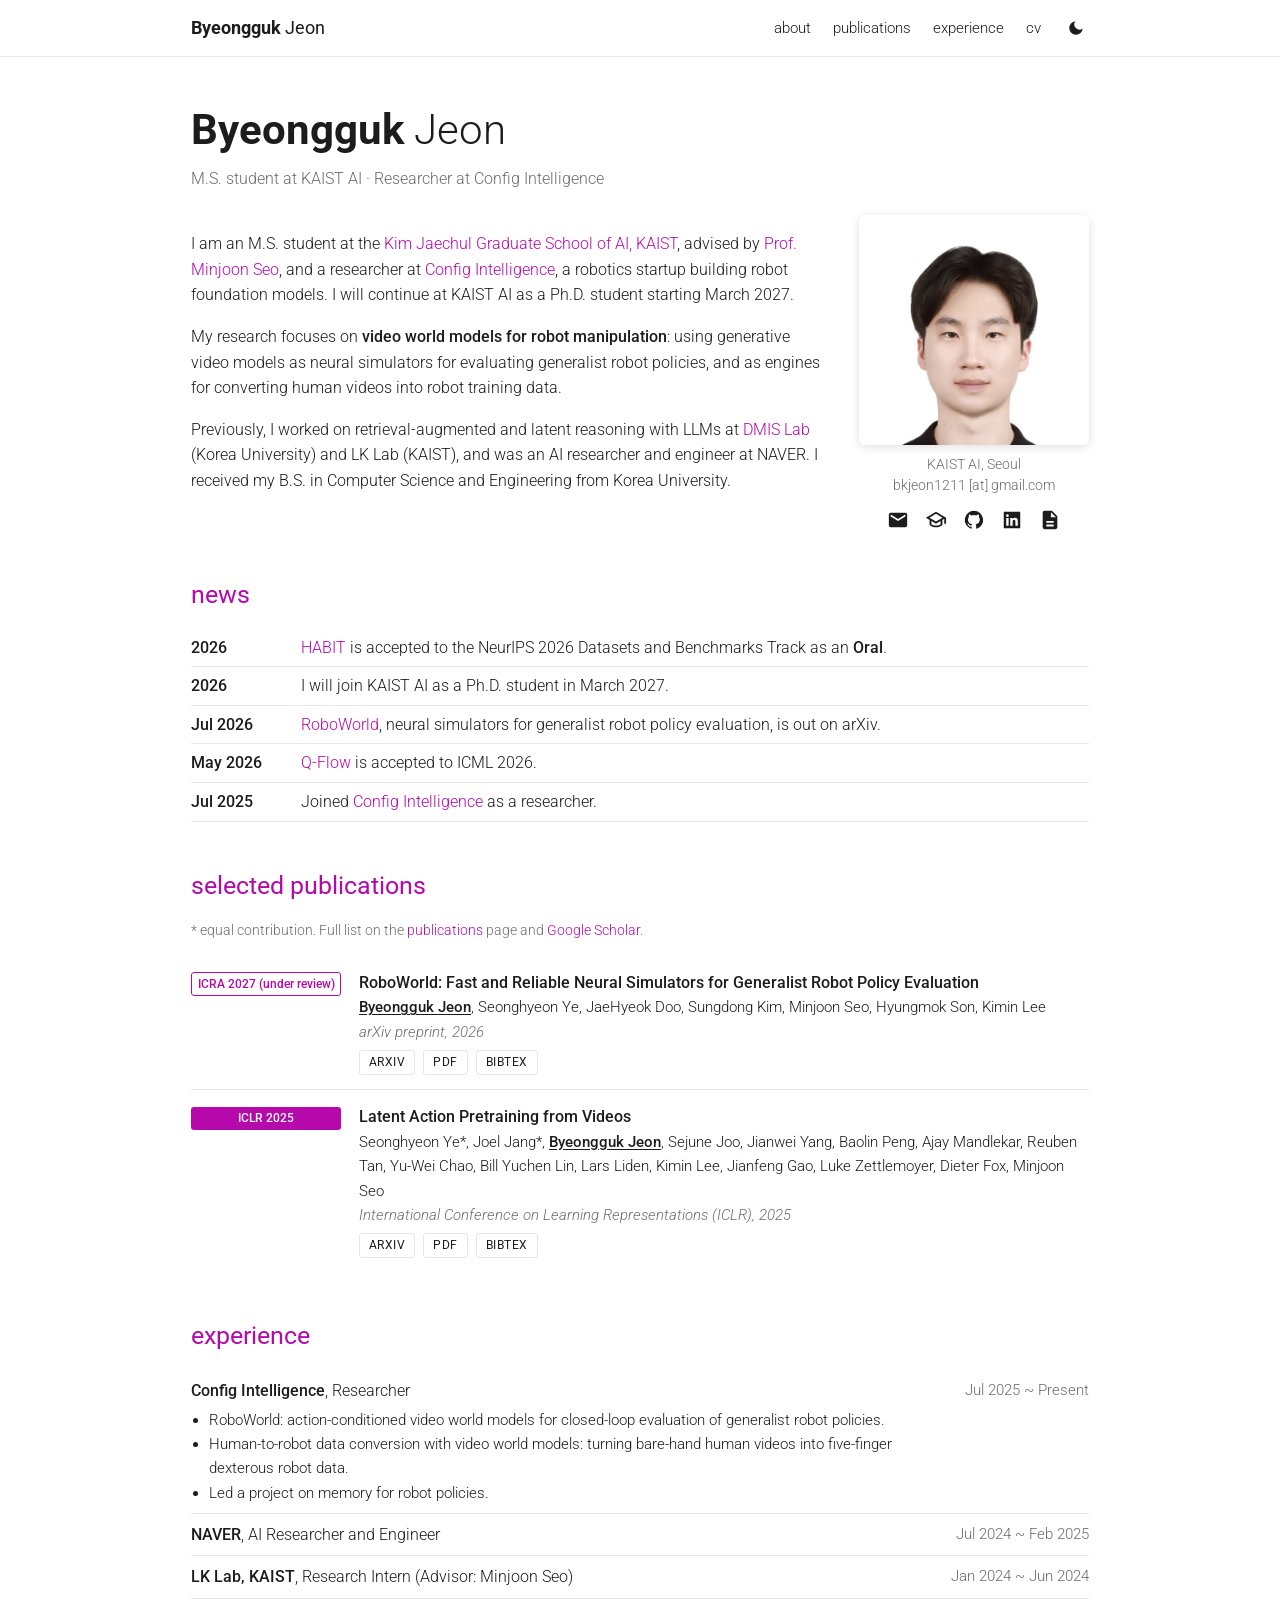
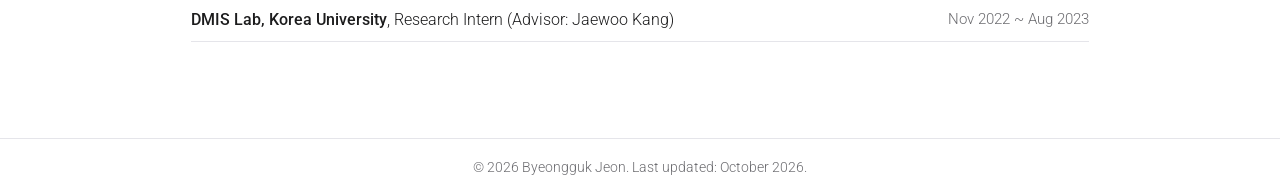
==== index.html @ 274ff157 "Initial commit: personal academic homepage Co-Authored-By: Claude Opus 4.8 (1M context) <noreply@ant" ====
<!doctype html>
<html lang="en">
<head>
<meta charset="utf-8">
<meta name="viewport" content="width=device-width, initial-scale=1">
<title>Byeongguk Jeon</title>
<meta name="description" content="Byeongguk Jeon. Video world models for robot manipulation. KAIST AI and Config Intelligence.">
<link rel="preconnect" href="https://fonts.googleapis.com">
<link rel="preconnect" href="https://fonts.gstatic.com" crossorigin>
<link href="https://fonts.googleapis.com/css2?family=Roboto:wght@300;400;500;700&family=Roboto+Slab:wght@300;400&display=swap" rel="stylesheet">
<link rel="stylesheet" href="style.css">
<script>
(function () {
  var t = null;
  try { t = localStorage.getItem("theme"); } catch (e) {}
  if (!t) t = window.matchMedia && window.matchMedia("(prefers-color-scheme: dark)").matches ? "dark" : "light";
  document.documentElement.setAttribute("data-theme", t);
})();
</script>
</head>
<body>

<nav>
  <div class="nav-inner">
    <a class="brand" href="#"><b>Byeongguk</b> Jeon</a>
    <div class="nav-links">
      <a href="index.html">about</a>
      <a href="publications.html">publications</a>
      <a href="#experience">experience</a>
      <a href="cv.pdf">cv</a>
      <button id="theme-toggle" aria-label="Toggle dark mode" title="Toggle dark mode">
        <svg id="icon-moon" width="18" height="18" viewBox="0 0 24 24" fill="currentColor"><path d="M21 12.8A9 9 0 1 1 11.2 3a7 7 0 0 0 9.8 9.8z"/></svg>
        <svg id="icon-sun" width="18" height="18" viewBox="0 0 24 24" fill="none" stroke="currentColor" stroke-width="2" stroke-linecap="round" style="display:none"><circle cx="12" cy="12" r="4.5"/><path d="M12 2v2M12 20v2M4.9 4.9l1.4 1.4M17.7 17.7l1.4 1.4M2 12h2M20 12h2M4.9 19.1l1.4-1.4M17.7 6.3l1.4-1.4"/></svg>
      </button>
    </div>
  </div>
</nav>

<main>
  <section id="about">
    <h1 class="page-title"><b>Byeongguk</b> Jeon</h1>
    <p class="subtitle">M.S. student at KAIST AI &middot; Researcher at Config Intelligence</p>

    <div class="about">
      <div class="about-text">
        <p>
          I am an M.S. student at the <a href="https://gsai.kaist.ac.kr/">Kim Jaechul Graduate School of AI, KAIST</a>, advised by
          <a href="https://seominjoon.github.io/">Prof. Minjoon Seo</a>, and a researcher at
          <a href="https://config.inc/">Config Intelligence</a>, a robotics startup building robot foundation models.
          I will continue at KAIST AI as a Ph.D. student starting March 2027.
        </p>
        <p>
          My research focuses on <b>video world models for robot manipulation</b>: using generative video models as neural simulators
          for evaluating generalist robot policies, and as engines for converting human videos into robot training data.
        </p>
        <p>
          Previously, I worked on retrieval-augmented and latent reasoning with LLMs at
          <a href="https://dmis.korea.ac.kr/">DMIS Lab</a> (Korea University) and LK Lab (KAIST), and was an AI researcher and engineer at NAVER.
          I received my B.S. in Computer Science and Engineering from Korea University.
        </p>
      </div>

      <div class="profile">
        <img class="photo" src="assets/profile.jpg" alt="Byeongguk Jeon"
             onerror="this.style.display='none'; this.nextElementSibling.style.display='flex';">
        <div class="photo-fallback">BJ</div>
        <div class="affil">KAIST AI, Seoul<br>bkjeon1211 [at] gmail.com</div>
        <div class="socials">
          <a href="mailto:bkjeon1211@gmail.com" title="Email" aria-label="Email">
            <svg viewBox="0 0 24 24"><path d="M20 4H4a2 2 0 0 0-2 2v12a2 2 0 0 0 2 2h16a2 2 0 0 0 2-2V6a2 2 0 0 0-2-2zm0 4.2-8 5-8-5V6l8 5 8-5v2.2z"/></svg>
          </a>
          <a href="https://scholar.google.com/citations?user=_Kw32VoAAAAJ" title="Google Scholar" aria-label="Google Scholar">
            <svg viewBox="0 0 24 24"><path d="M12 3 1 9.5l4 2.4V17c0 .3.1.5.3.7C6.8 19 9.3 20 12 20s5.2-1 6.7-2.3c.2-.2.3-.4.3-.7v-5.1l2-1.2V16h2V9.5L12 3zm0 2.3 7.2 4.2L12 13.7 4.8 9.5 12 5.3zM7 13.1l5 3 5-3v3.5c-1.2.9-3 1.4-5 1.4s-3.8-.5-5-1.4v-3.5z"/></svg>
          </a>
          <a href="https://github.com/byeongGuks" title="GitHub" aria-label="GitHub">
            <svg viewBox="0 0 24 24"><path d="M12 2a10 10 0 0 0-3.2 19.5c.5.1.7-.2.7-.5v-1.7c-2.8.6-3.4-1.3-3.4-1.3-.4-1.2-1.1-1.5-1.1-1.5-.9-.6.1-.6.1-.6 1 .1 1.5 1 1.5 1 .9 1.5 2.4 1.1 2.9.8.1-.7.4-1.1.6-1.3-2.2-.3-4.6-1.1-4.6-5 0-1.1.4-2 1-2.7-.1-.3-.4-1.3.1-2.7 0 0 .8-.3 2.8 1a9.6 9.6 0 0 1 5 0c1.9-1.3 2.8-1 2.8-1 .5 1.4.2 2.4.1 2.7.6.7 1 1.6 1 2.7 0 3.9-2.3 4.7-4.6 5 .4.3.7.9.7 1.9V21c0 .3.2.6.7.5A10 10 0 0 0 12 2z"/></svg>
          </a>
          <a href="https://www.linkedin.com/in/byeong-guk-jeon-4b62b627a/" title="LinkedIn" aria-label="LinkedIn">
            <svg viewBox="0 0 24 24"><path d="M20.4 3H3.6C3.3 3 3 3.3 3 3.6v16.8c0 .3.3.6.6.6h16.8c.3 0 .6-.3.6-.6V3.6c0-.3-.3-.6-.6-.6zM8.3 18.3H5.7V9.7h2.6v8.6zM7 8.6a1.5 1.5 0 1 1 0-3 1.5 1.5 0 0 1 0 3zm11.3 9.7h-2.6v-4.2c0-1 0-2.3-1.4-2.3s-1.6 1.1-1.6 2.2v4.3h-2.6V9.7h2.5v1.2c.4-.7 1.2-1.4 2.5-1.4 2.7 0 3.2 1.8 3.2 4.1v4.7z"/></svg>
          </a>
          <a href="cv.pdf" title="CV" aria-label="CV">
            <svg viewBox="0 0 24 24"><path d="M14 2H6a2 2 0 0 0-2 2v16a2 2 0 0 0 2 2h12a2 2 0 0 0 2-2V8l-6-6zm-1 7V3.5L18.5 9H13zM8 13h8v2H8v-2zm0 4h8v2H8v-2z"/></svg>
          </a>
        </div>
      </div>
    </div>

    <h2>news</h2>
    <table class="news">
      <tr><td class="date">2026</td><td><a href="https://neurips.cc/virtual/2026/oral/139829">HABIT</a> is accepted to the NeurIPS 2026 Datasets and Benchmarks Track as an <b>Oral</b>.</td></tr>
      <tr><td class="date">2026</td><td>I will join KAIST AI as a Ph.D. student in March 2027.</td></tr>
      <tr><td class="date">Jul 2026</td><td><a href="https://arxiv.org/abs/2607.01060">RoboWorld</a>, neural simulators for generalist robot policy evaluation, is out on arXiv.</td></tr>
      <tr><td class="date">May 2026</td><td><a href="https://arxiv.org/abs/2605.13435">Q-Flow</a> is accepted to ICML 2026.</td></tr>
      <tr><td class="date">Jul 2025</td><td>Joined <a href="https://config.inc/">Config Intelligence</a> as a researcher.</td></tr>
    </table>
  </section>

  <section id="publications">
    <h2>selected publications</h2>
    <p class="note">* equal contribution. Full list on the <a href="publications.html">publications</a> page and <a href="https://scholar.google.com/citations?user=_Kw32VoAAAAJ">Google Scholar</a>.</p>
    <ol class="pubs">
      <li class="pub">
        <div class="badge-col"><span class="badge alt">ICRA 2027 (under review)</span></div>
        <div class="body">
          <div class="title">RoboWorld: Fast and Reliable Neural Simulators for Generalist Robot Policy Evaluation</div>
          <div class="authors"><em>Byeongguk Jeon</em>, Seonghyeon Ye, JaeHyeok Doo, Sungdong Kim, Minjoon Seo, Hyungmok Son, Kimin Lee</div>
          <div class="venue">arXiv preprint, 2026</div>
          <div class="links">
            <a href="https://arxiv.org/abs/2607.01060">arXiv</a>
            <a href="https://arxiv.org/pdf/2607.01060">PDF</a>
            <button class="bib-btn">BibTeX</button>
          </div>
<pre class="bibtex">@article{jeon2026roboworld,
  title   = {RoboWorld: Fast and Reliable Neural Simulators for Generalist Robot Policy Evaluation},
  author  = {Jeon, Byeongguk and Ye, Seonghyeon and Doo, JaeHyeok and Kim, Sungdong and Seo, Minjoon and Son, Hyungmok and Lee, Kimin},
  journal = {arXiv preprint arXiv:2607.01060},
  year    = {2026}
}</pre>
        </div>
      </li>
      <li class="pub">
        <div class="badge-col"><span class="badge">ICLR 2025</span></div>
        <div class="body">
          <div class="title">Latent Action Pretraining from Videos</div>
          <div class="authors">Seonghyeon Ye*, Joel Jang*, <em>Byeongguk Jeon</em>, Sejune Joo, Jianwei Yang, Baolin Peng, Ajay Mandlekar, Reuben Tan, Yu-Wei Chao, Bill Yuchen Lin, Lars Liden, Kimin Lee, Jianfeng Gao, Luke Zettlemoyer, Dieter Fox, Minjoon Seo</div>
          <div class="venue">International Conference on Learning Representations (ICLR), 2025</div>
          <div class="links">
            <a href="https://arxiv.org/abs/2410.11758">arXiv</a>
            <a href="https://arxiv.org/pdf/2410.11758">PDF</a>
            <button class="bib-btn">BibTeX</button>
          </div>
<pre class="bibtex">@inproceedings{ye2025lapa,
  title     = {Latent Action Pretraining from Videos},
  author    = {Ye, Seonghyeon and Jang, Joel and Jeon, Byeongguk and Joo, Sejune and Yang, Jianwei and Peng, Baolin and Mandlekar, Ajay and Tan, Reuben and Chao, Yu-Wei and Lin, Bill Yuchen and Liden, Lars and Lee, Kimin and Gao, Jianfeng and Zettlemoyer, Luke and Fox, Dieter and Seo, Minjoon},
  booktitle = {International Conference on Learning Representations (ICLR)},
  year      = {2025}
}</pre>
        </div>
      </li>
    </ol>
  </section>

  <section id="experience">
    <h2>experience</h2>
    <div class="exp">
      <div>
        <b>Config Intelligence</b>, Researcher
        <ul>
          <li>RoboWorld: action-conditioned video world models for closed-loop evaluation of generalist robot policies.</li>
          <li>Human-to-robot data conversion with video world models: turning bare-hand human videos into five-finger dexterous robot data.</li>
          <li>Led a project on memory for robot policies.</li>
        </ul>
      </div>
      <div class="when">Jul 2025 ~ Present</div>
    </div>
    <div class="exp"><div><b>NAVER</b>, AI Researcher and Engineer</div><div class="when">Jul 2024 ~ Feb 2025</div></div>
    <div class="exp"><div><b>LK Lab, KAIST</b>, Research Intern (Advisor: Minjoon Seo)</div><div class="when">Jan 2024 ~ Jun 2024</div></div>
    <div class="exp"><div><b>DMIS Lab, Korea University</b>, Research Intern (Advisor: Jaewoo Kang)</div><div class="when">Nov 2022 ~ Aug 2023</div></div>
  </section>
</main>

<footer>&copy; 2026 Byeongguk Jeon. Last updated: October 2026.</footer>

<script src="main.js"></script>
</body>
</html>
---- style.css ----
:root {
  --bg: #ffffff;
  --text: #1c1c1d;
  --muted: #6c6c70;
  --border: #e5e5ea;
  --accent: #b509ac;
  --badge-bg: #b509ac;
  --badge-text: #ffffff;
  --code-bg: #f6f6f8;
  --nav-bg: rgba(255,255,255,0.92);
}
:root[data-theme="dark"] {
  --bg: #1c1c1d;
  --text: #e8e8ea;
  --muted: #a1a1a6;
  --border: #38383c;
  --accent: #2698ba;
  --badge-bg: #2698ba;
  --badge-text: #ffffff;
  --code-bg: #2a2a2d;
  --nav-bg: rgba(28,28,29,0.92);
}
* { box-sizing: border-box; }
html { scroll-behavior: smooth; }
body {
  margin: 0; background: var(--bg); color: var(--text);
  font-family: "Roboto", -apple-system, "Helvetica Neue", Arial, sans-serif;
  font-weight: 300; font-size: 16px; line-height: 1.6;
  transition: background .2s, color .2s;
}
a { color: var(--accent); text-decoration: none; }
a:hover { text-decoration: underline; }
b, strong { font-weight: 500; }

/* nav */
nav {
  position: sticky; top: 0; z-index: 10; background: var(--nav-bg);
  backdrop-filter: blur(6px); border-bottom: 1px solid var(--border);
}
.nav-inner { max-width: 930px; margin: 0 auto; padding: 0 16px; height: 56px; display: flex; align-items: center; justify-content: space-between; }
.brand { color: var(--text); font-weight: 400; font-size: 1.1rem; }
.brand b { font-weight: 700; }
.nav-links { display: flex; gap: 22px; align-items: center; font-size: .95rem; }
.nav-links a { color: var(--text); }
.nav-links a:hover { color: var(--accent); text-decoration: none; }
#theme-toggle { background: none; border: none; cursor: pointer; color: var(--text); padding: 4px; display: flex; }
#theme-toggle:hover { color: var(--accent); }

main { max-width: 930px; margin: 0 auto; padding: 32px 16px 48px; }

/* about */
.page-title { font-weight: 300; font-size: 2.6rem; margin: 8px 0 2px; }
.page-title b { font-weight: 700; }
.subtitle { color: var(--muted); margin: 0 0 24px; }
.about { display: flex; gap: 32px; align-items: flex-start; }
.about-text { flex: 1; min-width: 0; }
.profile { width: 230px; flex-shrink: 0; text-align: center; }
.profile .photo {
  width: 230px; height: 230px; border-radius: 6px; object-fit: cover; display: block;
  box-shadow: 0 2px 10px rgba(0,0,0,.12);
}
.profile .photo-fallback {
  width: 230px; height: 230px; border-radius: 6px; display: none; align-items: center; justify-content: center;
  background: var(--code-bg); color: var(--muted); font-size: 3rem; font-weight: 300;
}
.profile .affil { margin-top: 10px; font-size: .9rem; color: var(--muted); line-height: 1.45; }
.socials { display: flex; gap: 16px; justify-content: center; margin-top: 12px; }
.socials a { color: var(--text); display: flex; }
.socials a:hover { color: var(--accent); }
.socials svg { width: 22px; height: 22px; fill: currentColor; }

h2 {
  font-weight: 400; font-size: 1.55rem; margin: 44px 0 14px;
  color: var(--accent);
}
h3.year { font-weight: 300; font-size: 1.25rem; color: var(--muted); margin: 26px 0 8px; text-align: right; border-bottom: 1px solid var(--border); padding-bottom: 2px; }

/* news */
table.news { width: 100%; border-collapse: collapse; }
table.news td { padding: 6px 0; vertical-align: top; border-bottom: 1px solid var(--border); }
table.news td.date { width: 110px; font-weight: 500; white-space: nowrap; padding-right: 16px; }

/* publications */
ol.pubs { list-style: none; padding: 0; margin: 0; }
.pub { display: flex; gap: 18px; padding: 14px 0; border-bottom: 1px solid var(--border); }
.pub:last-child { border-bottom: none; }
.pub .badge-col { width: 150px; flex-shrink: 0; }
.badge {
  display: inline-block; background: var(--badge-bg); color: var(--badge-text);
  font-size: .78rem; font-weight: 500; padding: 3px 0; border-radius: 3px;
  width: 100%; text-align: center; line-height: 1.3;
}
.badge.alt { background: transparent; color: var(--accent); border: 1px solid var(--accent); }
.pub .body { flex: 1; min-width: 0; }
.pub .title { font-weight: 500; }
.pub .authors { font-size: .95rem; }
.pub .authors em { font-style: normal; font-weight: 500; text-decoration: underline; text-underline-offset: 2px; }
.pub .venue { font-style: italic; font-size: .95rem; color: var(--muted); }
.pub .highlight { color: var(--accent); font-style: normal; font-weight: 500; }
.links { margin-top: 6px; display: flex; flex-wrap: wrap; gap: 8px; }
.links a, .links button {
  font-family: inherit; font-size: .75rem; font-weight: 400; letter-spacing: .04em; text-transform: uppercase;
  color: var(--text); background: none; border: 1px solid var(--border); border-radius: 3px;
  padding: 2px 9px; cursor: pointer; line-height: 1.6;
}
.links a:hover, .links button:hover { color: var(--accent); border-color: var(--accent); text-decoration: none; }
pre.bibtex {
  display: none; background: var(--code-bg); border-radius: 4px; padding: 10px 12px; margin: 8px 0 0;
  font-size: .78rem; line-height: 1.45; overflow-x: auto; white-space: pre;
}
pre.bibtex.open { display: block; }
.note { font-size: .88rem; color: var(--muted); }

/* experience */
.exp { display: flex; justify-content: space-between; gap: 16px; padding: 8px 0; border-bottom: 1px solid var(--border); }
.exp .when { color: var(--muted); white-space: nowrap; font-size: .95rem; }
.exp ul { margin: 4px 0 0; padding-left: 18px; font-size: .95rem; }

footer { border-top: 1px solid var(--border); margin-top: 48px; padding: 18px 16px; text-align: center; font-size: .85rem; color: var(--muted); }

@media (max-width: 720px) {
  .about { flex-direction: column-reverse; align-items: center; }
  .profile, .profile .photo, .profile .photo-fallback { width: 180px; }
  .profile .photo, .profile .photo-fallback { height: 180px; }
  .page-title { font-size: 2rem; }
  .pub { flex-direction: column; gap: 6px; }
  .pub .badge-col { width: auto; }
  .badge { width: auto; padding: 3px 10px; }
  .nav-links { gap: 14px; font-size: .9rem; }
  .exp { flex-direction: column; gap: 0; }
  table.news td.date { width: 84px; }
}
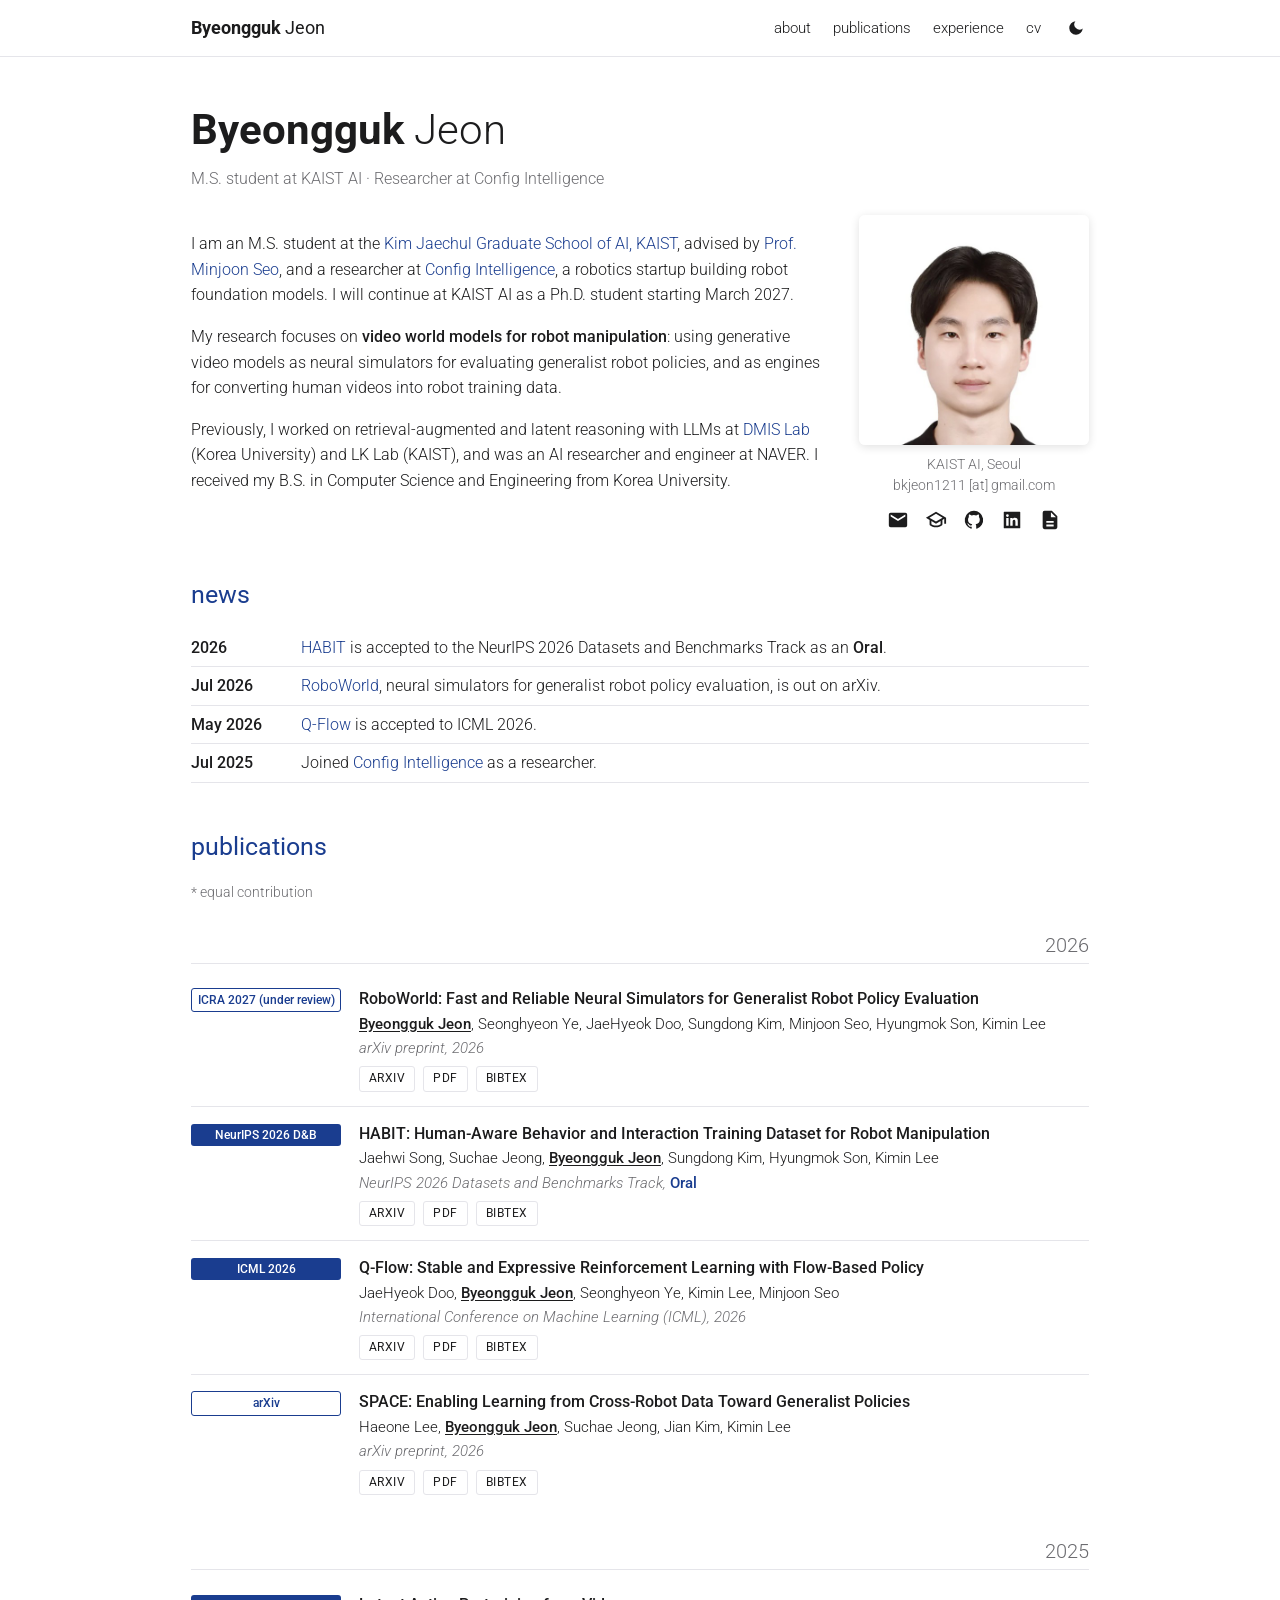
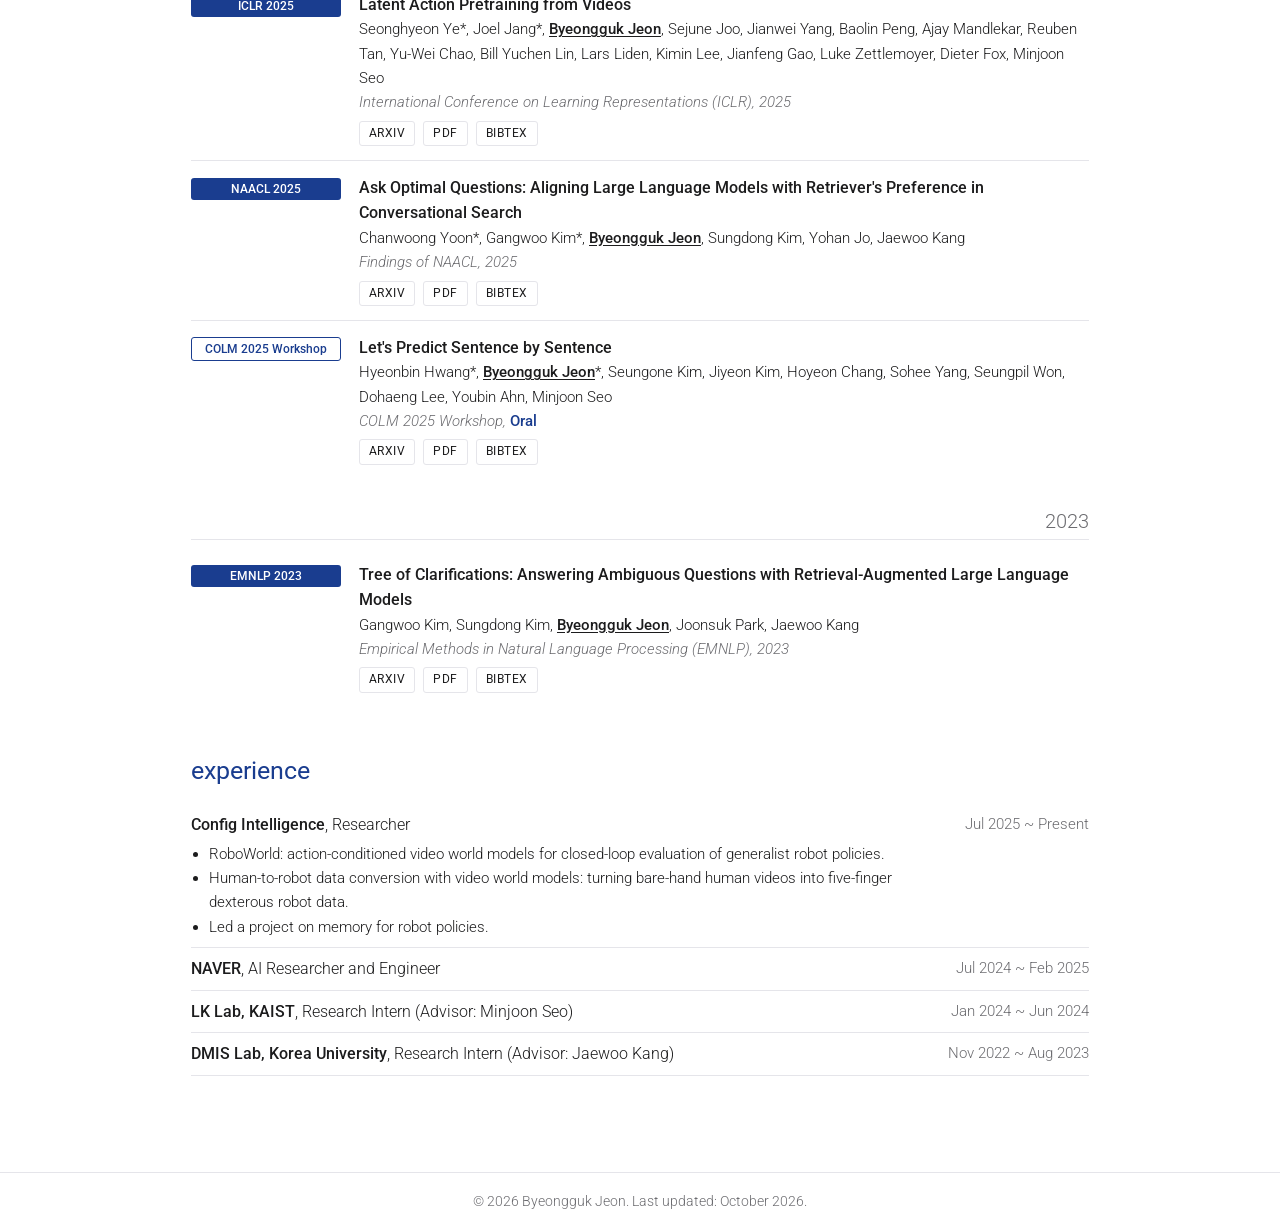
==== commit c3eb9994: "Update homepage content and styles" ====
--- a/index.html
+++ b/index.html
@@ -25,7 +25,7 @@
     <a class="brand" href="#"><b>Byeongguk</b> Jeon</a>
     <div class="nav-links">
       <a href="index.html">about</a>
-      <a href="publications.html">publications</a>
+      <a href="#publications">publications</a>
       <a href="#experience">experience</a>
       <a href="cv.pdf">cv</a>
       <button id="theme-toggle" aria-label="Toggle dark mode" title="Toggle dark mode">
@@ -88,7 +88,6 @@
     <h2>news</h2>
     <table class="news">
       <tr><td class="date">2026</td><td><a href="https://neurips.cc/virtual/2026/oral/139829">HABIT</a> is accepted to the NeurIPS 2026 Datasets and Benchmarks Track as an <b>Oral</b>.</td></tr>
-      <tr><td class="date">2026</td><td>I will join KAIST AI as a Ph.D. student in March 2027.</td></tr>
       <tr><td class="date">Jul 2026</td><td><a href="https://arxiv.org/abs/2607.01060">RoboWorld</a>, neural simulators for generalist robot policy evaluation, is out on arXiv.</td></tr>
       <tr><td class="date">May 2026</td><td><a href="https://arxiv.org/abs/2605.13435">Q-Flow</a> is accepted to ICML 2026.</td></tr>
       <tr><td class="date">Jul 2025</td><td>Joined <a href="https://config.inc/">Config Intelligence</a> as a researcher.</td></tr>
@@ -96,8 +95,10 @@
   </section>
 
   <section id="publications">
-    <h2>selected publications</h2>
-    <p class="note">* equal contribution. Full list on the <a href="publications.html">publications</a> page and <a href="https://scholar.google.com/citations?user=_Kw32VoAAAAJ">Google Scholar</a>.</p>
+    <h2>publications</h2>
+    <p class="note">* equal contribution</p>
+
+    <h3 class="year">2026</h3>
     <ol class="pubs">
       <li class="pub">
         <div class="badge-col"><span class="badge alt">ICRA 2027 (under review)</span></div>
@@ -118,6 +119,70 @@
 }</pre>
         </div>
       </li>
+
+      <li class="pub">
+        <div class="badge-col"><span class="badge">NeurIPS 2026 D&amp;B</span></div>
+        <div class="body">
+          <div class="title">HABIT: Human-Aware Behavior and Interaction Training Dataset for Robot Manipulation</div>
+          <div class="authors">Jaehwi Song, Suchae Jeong, <em>Byeongguk Jeon</em>, Sungdong Kim, Hyungmok Son, Kimin Lee</div>
+          <div class="venue">NeurIPS 2026 Datasets and Benchmarks Track, <span class="highlight">Oral</span></div>
+          <div class="links">
+            <a href="https://arxiv.org/abs/2606.31682">arXiv</a>
+            <a href="https://arxiv.org/pdf/2606.31682">PDF</a>
+            <button class="bib-btn">BibTeX</button>
+          </div>
+<pre class="bibtex">@inproceedings{song2026habit,
+  title     = {HABIT: Human-Aware Behavior and Interaction Training Dataset for Robot Manipulation},
+  author    = {Song, Jaehwi and Jeong, Suchae and Jeon, Byeongguk and Kim, Sungdong and Son, Hyungmok and Lee, Kimin},
+  booktitle = {Advances in Neural Information Processing Systems (NeurIPS) Datasets and Benchmarks Track},
+  year      = {2026}
+}</pre>
+        </div>
+      </li>
+
+      <li class="pub">
+        <div class="badge-col"><span class="badge">ICML 2026</span></div>
+        <div class="body">
+          <div class="title">Q-Flow: Stable and Expressive Reinforcement Learning with Flow-Based Policy</div>
+          <div class="authors">JaeHyeok Doo, <em>Byeongguk Jeon</em>, Seonghyeon Ye, Kimin Lee, Minjoon Seo</div>
+          <div class="venue">International Conference on Machine Learning (ICML), 2026</div>
+          <div class="links">
+            <a href="https://arxiv.org/abs/2605.13435">arXiv</a>
+            <a href="https://arxiv.org/pdf/2605.13435">PDF</a>
+            <button class="bib-btn">BibTeX</button>
+          </div>
+<pre class="bibtex">@inproceedings{doo2026qflow,
+  title     = {Q-Flow: Stable and Expressive Reinforcement Learning with Flow-Based Policy},
+  author    = {Doo, JaeHyeok and Jeon, Byeongguk and Ye, Seonghyeon and Lee, Kimin and Seo, Minjoon},
+  booktitle = {International Conference on Machine Learning (ICML)},
+  year      = {2026}
+}</pre>
+        </div>
+      </li>
+
+      <li class="pub">
+        <div class="badge-col"><span class="badge alt">arXiv</span></div>
+        <div class="body">
+          <div class="title">SPACE: Enabling Learning from Cross-Robot Data Toward Generalist Policies</div>
+          <div class="authors">Haeone Lee, <em>Byeongguk Jeon</em>, Suchae Jeong, Jian Kim, Kimin Lee</div>
+          <div class="venue">arXiv preprint, 2026</div>
+          <div class="links">
+            <a href="https://arxiv.org/abs/2606.24049">arXiv</a>
+            <a href="https://arxiv.org/pdf/2606.24049">PDF</a>
+            <button class="bib-btn">BibTeX</button>
+          </div>
+<pre class="bibtex">@article{lee2026space,
+  title   = {SPACE: Enabling Learning from Cross-Robot Data Toward Generalist Policies},
+  author  = {Lee, Haeone and Jeon, Byeongguk and Jeong, Suchae and Kim, Jian and Lee, Kimin},
+  journal = {arXiv preprint arXiv:2606.24049},
+  year    = {2026}
+}</pre>
+        </div>
+      </li>
+    </ol>
+
+    <h3 class="year">2025</h3>
+    <ol class="pubs">
       <li class="pub">
         <div class="badge-col"><span class="badge">ICLR 2025</span></div>
         <div class="body">
@@ -134,6 +199,69 @@
   author    = {Ye, Seonghyeon and Jang, Joel and Jeon, Byeongguk and Joo, Sejune and Yang, Jianwei and Peng, Baolin and Mandlekar, Ajay and Tan, Reuben and Chao, Yu-Wei and Lin, Bill Yuchen and Liden, Lars and Lee, Kimin and Gao, Jianfeng and Zettlemoyer, Luke and Fox, Dieter and Seo, Minjoon},
   booktitle = {International Conference on Learning Representations (ICLR)},
   year      = {2025}
+}</pre>
+        </div>
+      </li>
+
+      <li class="pub">
+        <div class="badge-col"><span class="badge">NAACL 2025</span></div>
+        <div class="body">
+          <div class="title">Ask Optimal Questions: Aligning Large Language Models with Retriever's Preference in Conversational Search</div>
+          <div class="authors">Chanwoong Yoon*, Gangwoo Kim*, <em>Byeongguk Jeon</em>, Sungdong Kim, Yohan Jo, Jaewoo Kang</div>
+          <div class="venue">Findings of NAACL, 2025</div>
+          <div class="links">
+            <a href="https://arxiv.org/abs/2402.11827">arXiv</a>
+            <a href="https://arxiv.org/pdf/2402.11827">PDF</a>
+            <button class="bib-btn">BibTeX</button>
+          </div>
+<pre class="bibtex">@inproceedings{yoon2025askoptimal,
+  title     = {Ask Optimal Questions: Aligning Large Language Models with Retriever's Preference in Conversational Search},
+  author    = {Yoon, Chanwoong and Kim, Gangwoo and Jeon, Byeongguk and Kim, Sungdong and Jo, Yohan and Kang, Jaewoo},
+  booktitle = {Findings of the Association for Computational Linguistics: NAACL},
+  year      = {2025}
+}</pre>
+        </div>
+      </li>
+
+      <li class="pub">
+        <div class="badge-col"><span class="badge alt">COLM 2025 Workshop</span></div>
+        <div class="body">
+          <div class="title">Let's Predict Sentence by Sentence</div>
+          <div class="authors">Hyeonbin Hwang*, <em>Byeongguk Jeon</em>*, Seungone Kim, Jiyeon Kim, Hoyeon Chang, Sohee Yang, Seungpil Won, Dohaeng Lee, Youbin Ahn, Minjoon Seo</div>
+          <div class="venue">COLM 2025 Workshop, <span class="highlight">Oral</span></div>
+          <div class="links">
+            <a href="https://arxiv.org/abs/2505.22202">arXiv</a>
+            <a href="https://arxiv.org/pdf/2505.22202">PDF</a>
+            <button class="bib-btn">BibTeX</button>
+          </div>
+<pre class="bibtex">@article{hwang2025sentence,
+  title   = {Let's Predict Sentence by Sentence},
+  author  = {Hwang, Hyeonbin and Jeon, Byeongguk and Kim, Seungone and Kim, Jiyeon and Chang, Hoyeon and Yang, Sohee and Won, Seungpil and Lee, Dohaeng and Ahn, Youbin and Seo, Minjoon},
+  journal = {arXiv preprint arXiv:2505.22202},
+  year    = {2025}
+}</pre>
+        </div>
+      </li>
+    </ol>
+
+    <h3 class="year">2023</h3>
+    <ol class="pubs">
+      <li class="pub">
+        <div class="badge-col"><span class="badge">EMNLP 2023</span></div>
+        <div class="body">
+          <div class="title">Tree of Clarifications: Answering Ambiguous Questions with Retrieval-Augmented Large Language Models</div>
+          <div class="authors">Gangwoo Kim, Sungdong Kim, <em>Byeongguk Jeon</em>, Joonsuk Park, Jaewoo Kang</div>
+          <div class="venue">Empirical Methods in Natural Language Processing (EMNLP), 2023</div>
+          <div class="links">
+            <a href="https://arxiv.org/abs/2310.14696">arXiv</a>
+            <a href="https://arxiv.org/pdf/2310.14696">PDF</a>
+            <button class="bib-btn">BibTeX</button>
+          </div>
+<pre class="bibtex">@inproceedings{kim2023tree,
+  title     = {Tree of Clarifications: Answering Ambiguous Questions with Retrieval-Augmented Large Language Models},
+  author    = {Kim, Gangwoo and Kim, Sungdong and Jeon, Byeongguk and Park, Joonsuk and Kang, Jaewoo},
+  booktitle = {Proceedings of the Conference on Empirical Methods in Natural Language Processing (EMNLP)},
+  year      = {2023}
 }</pre>
         </div>
       </li>
--- a/style.css
+++ b/style.css
@@ -3,8 +3,8 @@
   --text: #1c1c1d;
   --muted: #6c6c70;
   --border: #e5e5ea;
-  --accent: #b509ac;
-  --badge-bg: #b509ac;
+  --accent: #1a3d8f;
+  --badge-bg: #1a3d8f;
   --badge-text: #ffffff;
   --code-bg: #f6f6f8;
   --nav-bg: rgba(255,255,255,0.92);
@@ -14,8 +14,8 @@
   --text: #e8e8ea;
   --muted: #a1a1a6;
   --border: #38383c;
-  --accent: #2698ba;
-  --badge-bg: #2698ba;
+  --accent: #8ab4f8;
+  --badge-bg: #3b5fb0;
   --badge-text: #ffffff;
   --code-bg: #2a2a2d;
   --nav-bg: rgba(28,28,29,0.92);
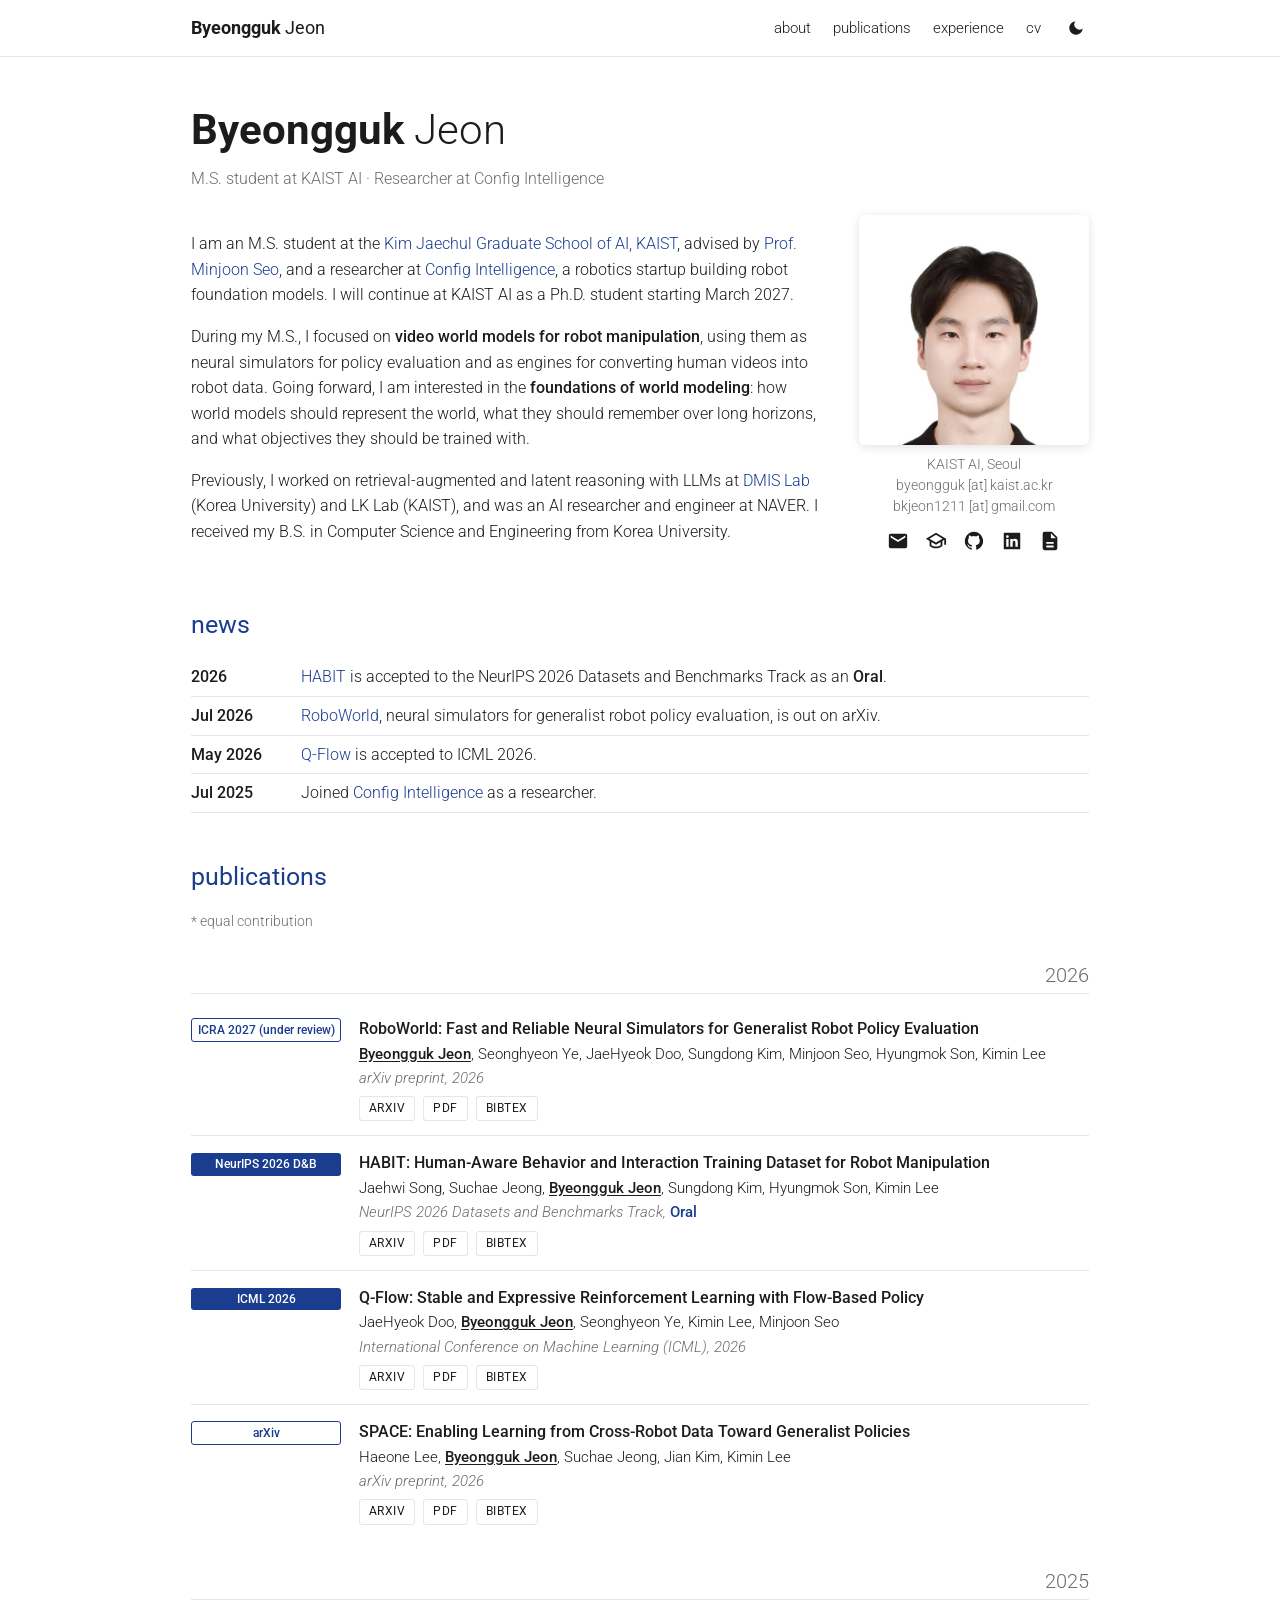
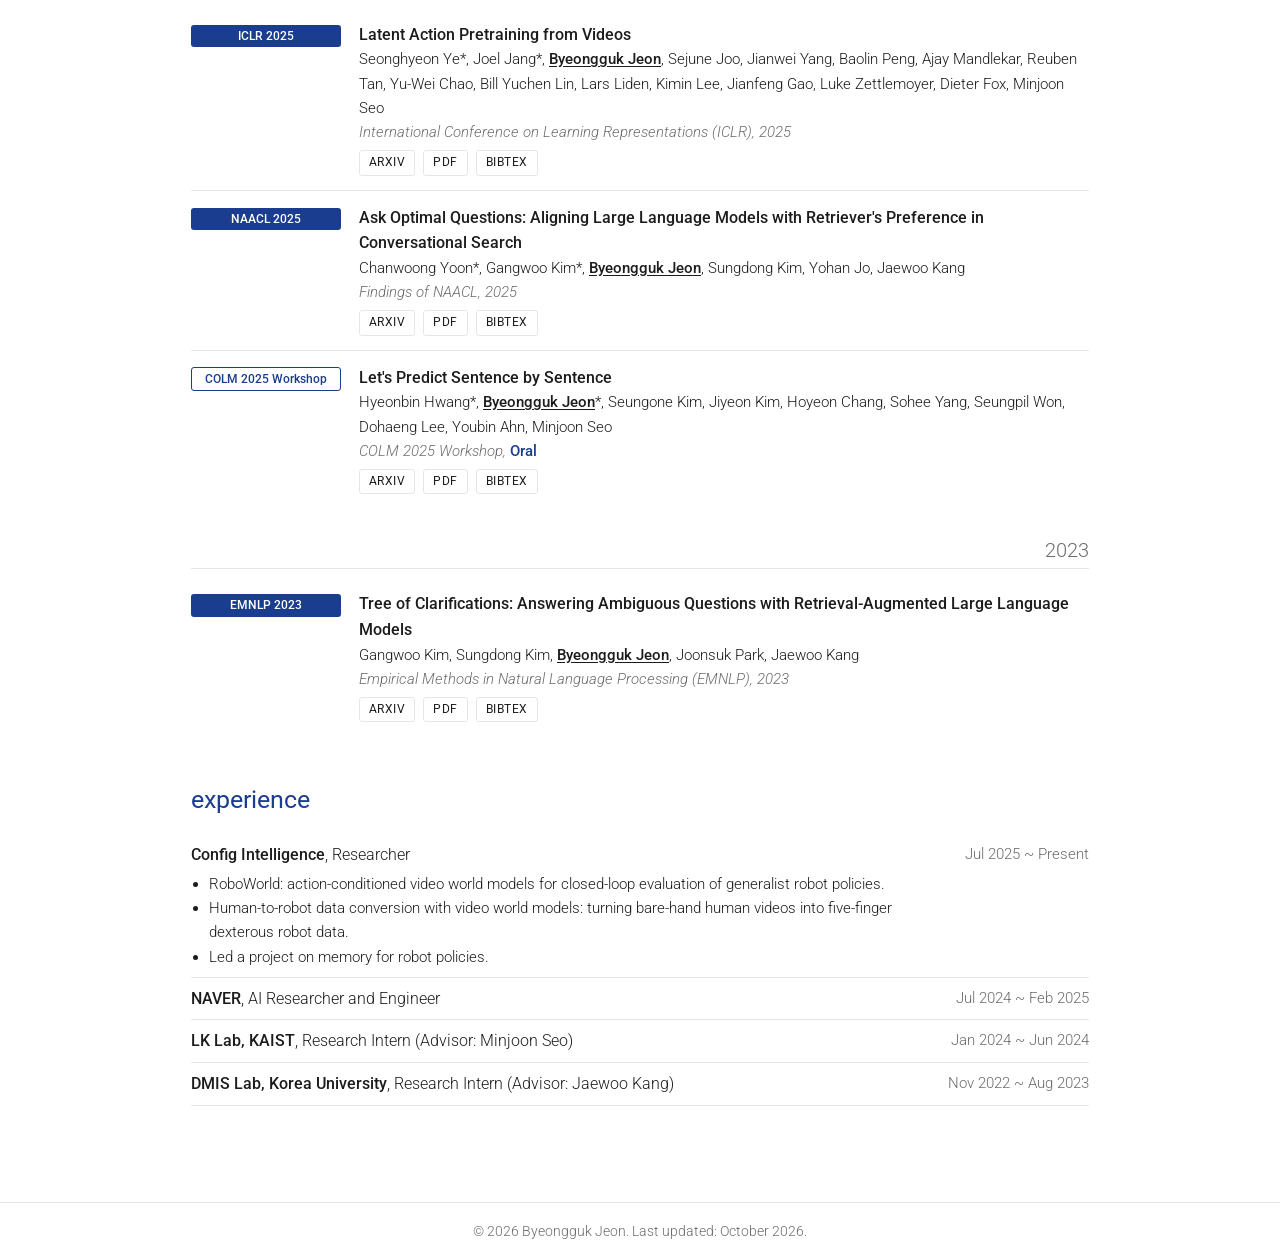
==== commit f1289dda: "Update research statement and add KAIST email" ====
--- a/index.html
+++ b/index.html
@@ -8,7 +8,7 @@
 <link rel="preconnect" href="https://fonts.googleapis.com">
 <link rel="preconnect" href="https://fonts.gstatic.com" crossorigin>
 <link href="https://fonts.googleapis.com/css2?family=Roboto:wght@300;400;500;700&family=Roboto+Slab:wght@300;400&display=swap" rel="stylesheet">
-<link rel="stylesheet" href="style.css">
+<link rel="stylesheet" href="style.css?v=2">
 <script>
 (function () {
   var t = null;
@@ -50,8 +50,10 @@
           I will continue at KAIST AI as a Ph.D. student starting March 2027.
         </p>
         <p>
-          My research focuses on <b>video world models for robot manipulation</b>: using generative video models as neural simulators
-          for evaluating generalist robot policies, and as engines for converting human videos into robot training data.
+          During my M.S., I focused on <b>video world models for robot manipulation</b>, using them as neural simulators
+          for policy evaluation and as engines for converting human videos into robot data. Going forward, I am interested in the
+          <b>foundations of world modeling</b>: how world models should represent the world, what they should remember over long
+          horizons, and what objectives they should be trained with.
         </p>
         <p>
           Previously, I worked on retrieval-augmented and latent reasoning with LLMs at
@@ -64,9 +66,9 @@
         <img class="photo" src="assets/profile.jpg" alt="Byeongguk Jeon"
              onerror="this.style.display='none'; this.nextElementSibling.style.display='flex';">
         <div class="photo-fallback">BJ</div>
-        <div class="affil">KAIST AI, Seoul<br>bkjeon1211 [at] gmail.com</div>
+        <div class="affil">KAIST AI, Seoul<br>byeongguk [at] kaist.ac.kr<br>bkjeon1211 [at] gmail.com</div>
         <div class="socials">
-          <a href="mailto:bkjeon1211@gmail.com" title="Email" aria-label="Email">
+          <a href="mailto:byeongguk@kaist.ac.kr" title="Email" aria-label="Email">
             <svg viewBox="0 0 24 24"><path d="M20 4H4a2 2 0 0 0-2 2v12a2 2 0 0 0 2 2h16a2 2 0 0 0 2-2V6a2 2 0 0 0-2-2zm0 4.2-8 5-8-5V6l8 5 8-5v2.2z"/></svg>
           </a>
           <a href="https://scholar.google.com/citations?user=_Kw32VoAAAAJ" title="Google Scholar" aria-label="Google Scholar">
@@ -289,6 +291,6 @@
 
 <footer>&copy; 2026 Byeongguk Jeon. Last updated: October 2026.</footer>
 
-<script src="main.js"></script>
+<script src="main.js?v=2"></script>
 </body>
 </html>
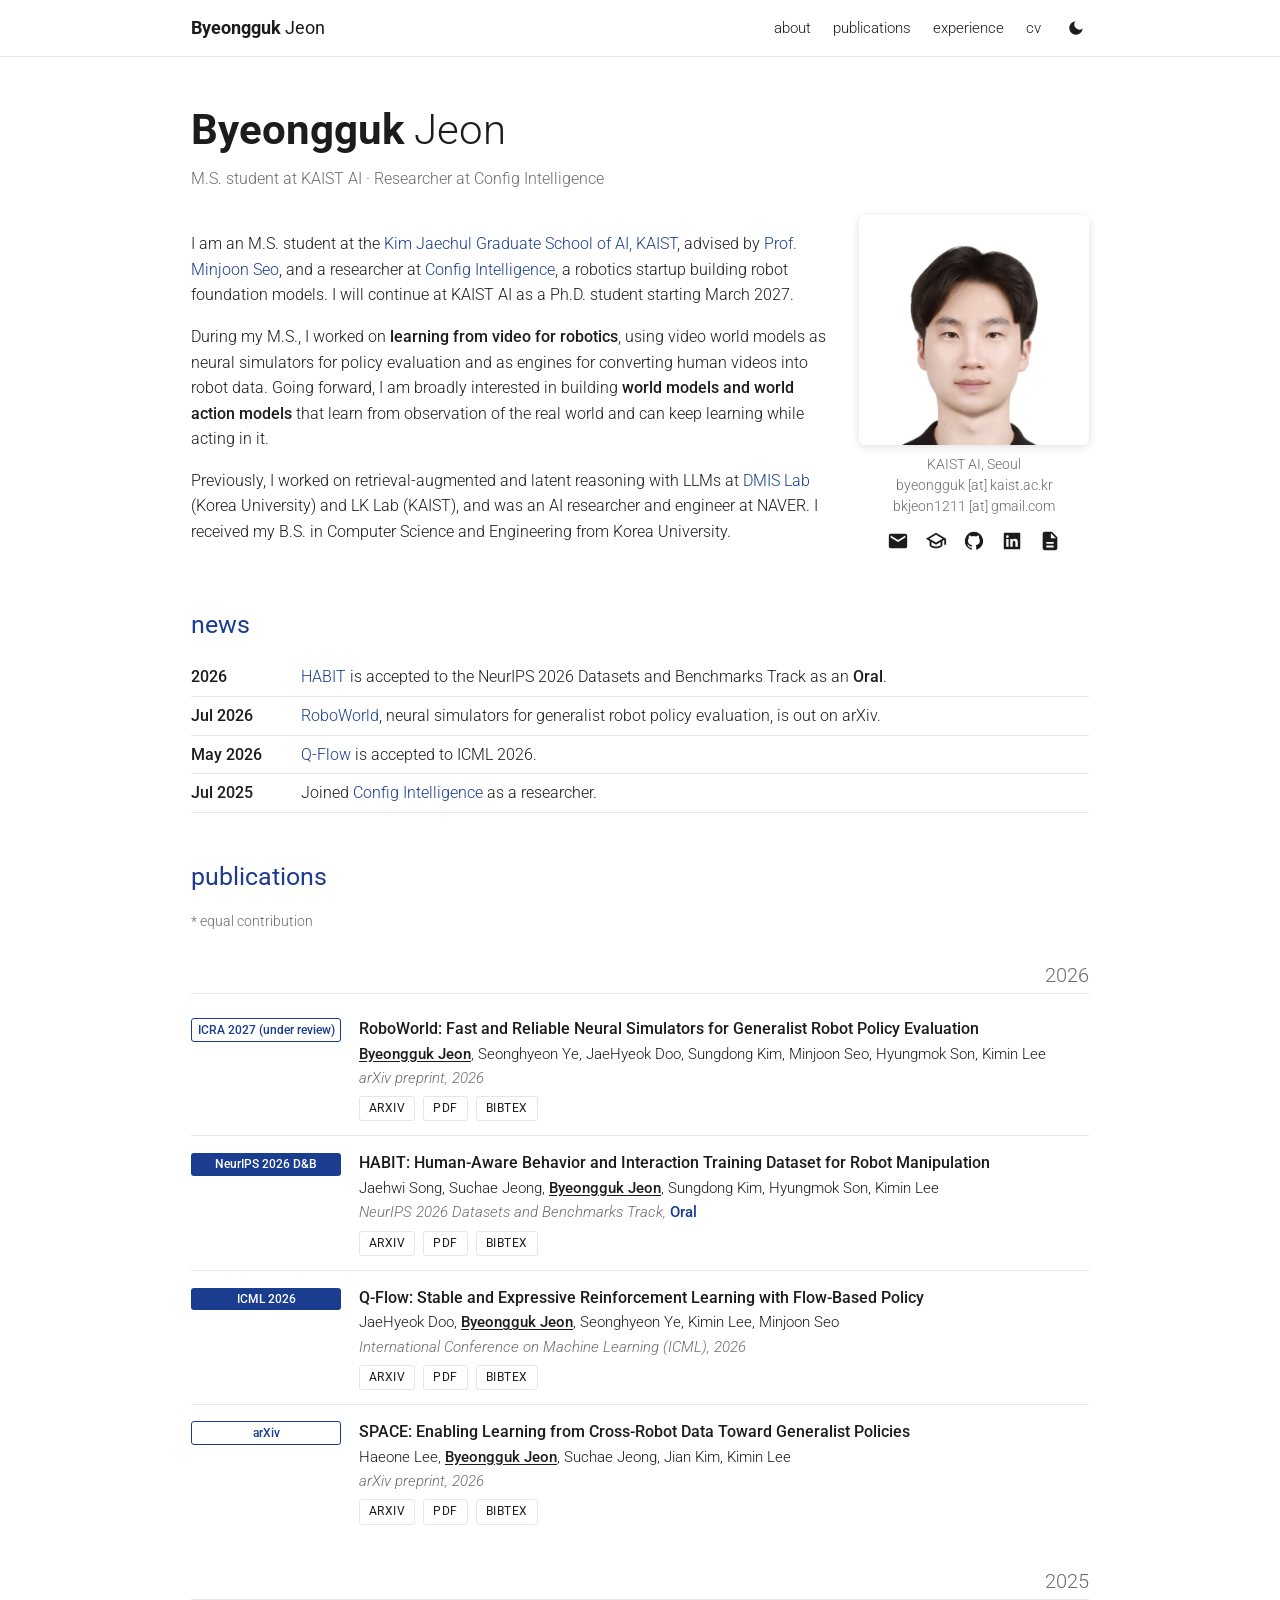
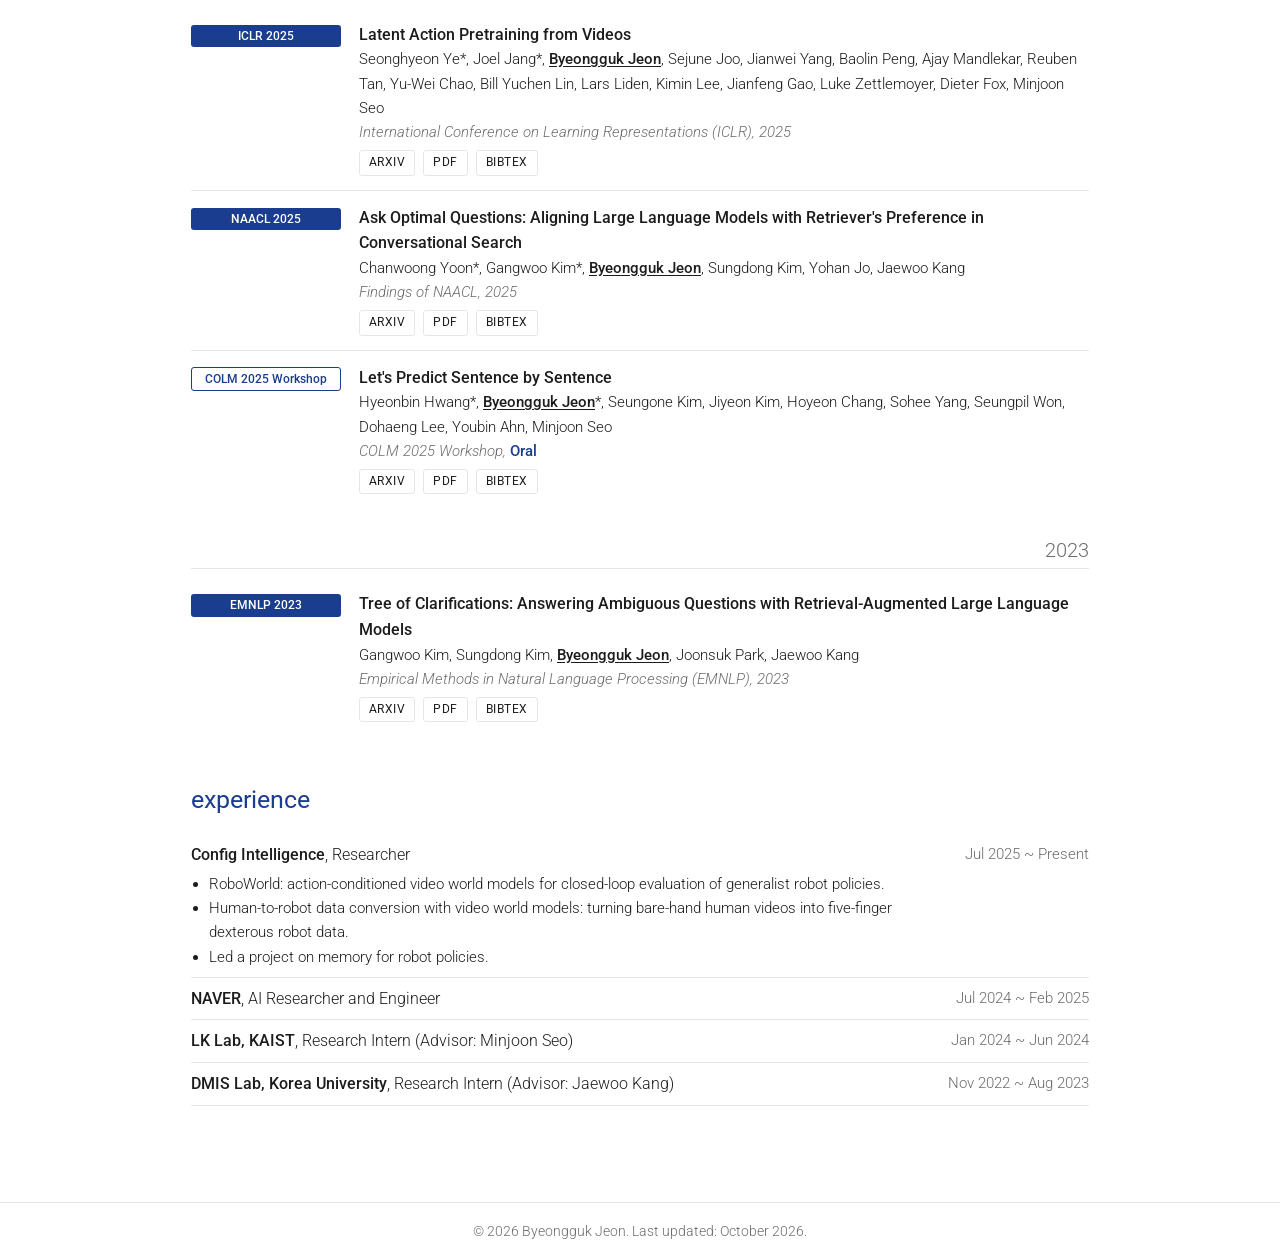
==== commit 4e0c7f15: "Revise research statement" ====
--- a/index.html
+++ b/index.html
@@ -50,10 +50,10 @@
           I will continue at KAIST AI as a Ph.D. student starting March 2027.
         </p>
         <p>
-          During my M.S., I focused on <b>video world models for robot manipulation</b>, using them as neural simulators
-          for policy evaluation and as engines for converting human videos into robot data. Going forward, I am interested in the
-          <b>foundations of world modeling</b>: how world models should represent the world, what they should remember over long
-          horizons, and what objectives they should be trained with.
+          During my M.S., I worked on <b>learning from video for robotics</b>, using video world models as neural simulators
+          for policy evaluation and as engines for converting human videos into robot data. Going forward, I am broadly interested in
+          building <b>world models and world action models</b> that learn from observation of the real world and can keep learning
+          while acting in it.
         </p>
         <p>
           Previously, I worked on retrieval-augmented and latent reasoning with LLMs at
@@ -77,7 +77,7 @@
           <a href="https://github.com/byeongGuks" title="GitHub" aria-label="GitHub">
             <svg viewBox="0 0 24 24"><path d="M12 2a10 10 0 0 0-3.2 19.5c.5.1.7-.2.7-.5v-1.7c-2.8.6-3.4-1.3-3.4-1.3-.4-1.2-1.1-1.5-1.1-1.5-.9-.6.1-.6.1-.6 1 .1 1.5 1 1.5 1 .9 1.5 2.4 1.1 2.9.8.1-.7.4-1.1.6-1.3-2.2-.3-4.6-1.1-4.6-5 0-1.1.4-2 1-2.7-.1-.3-.4-1.3.1-2.7 0 0 .8-.3 2.8 1a9.6 9.6 0 0 1 5 0c1.9-1.3 2.8-1 2.8-1 .5 1.4.2 2.4.1 2.7.6.7 1 1.6 1 2.7 0 3.9-2.3 4.7-4.6 5 .4.3.7.9.7 1.9V21c0 .3.2.6.7.5A10 10 0 0 0 12 2z"/></svg>
           </a>
-          <a href="https://www.linkedin.com/in/byeong-guk-jeon-4b62b627a/" title="LinkedIn" aria-label="LinkedIn">
+          <a href="https://www.linkedin.com/in/byeongguk-jeon-4b62b627a/" title="LinkedIn" aria-label="LinkedIn">
             <svg viewBox="0 0 24 24"><path d="M20.4 3H3.6C3.3 3 3 3.3 3 3.6v16.8c0 .3.3.6.6.6h16.8c.3 0 .6-.3.6-.6V3.6c0-.3-.3-.6-.6-.6zM8.3 18.3H5.7V9.7h2.6v8.6zM7 8.6a1.5 1.5 0 1 1 0-3 1.5 1.5 0 0 1 0 3zm11.3 9.7h-2.6v-4.2c0-1 0-2.3-1.4-2.3s-1.6 1.1-1.6 2.2v4.3h-2.6V9.7h2.5v1.2c.4-.7 1.2-1.4 2.5-1.4 2.7 0 3.2 1.8 3.2 4.1v4.7z"/></svg>
           </a>
           <a href="cv.pdf" title="CV" aria-label="CV">
